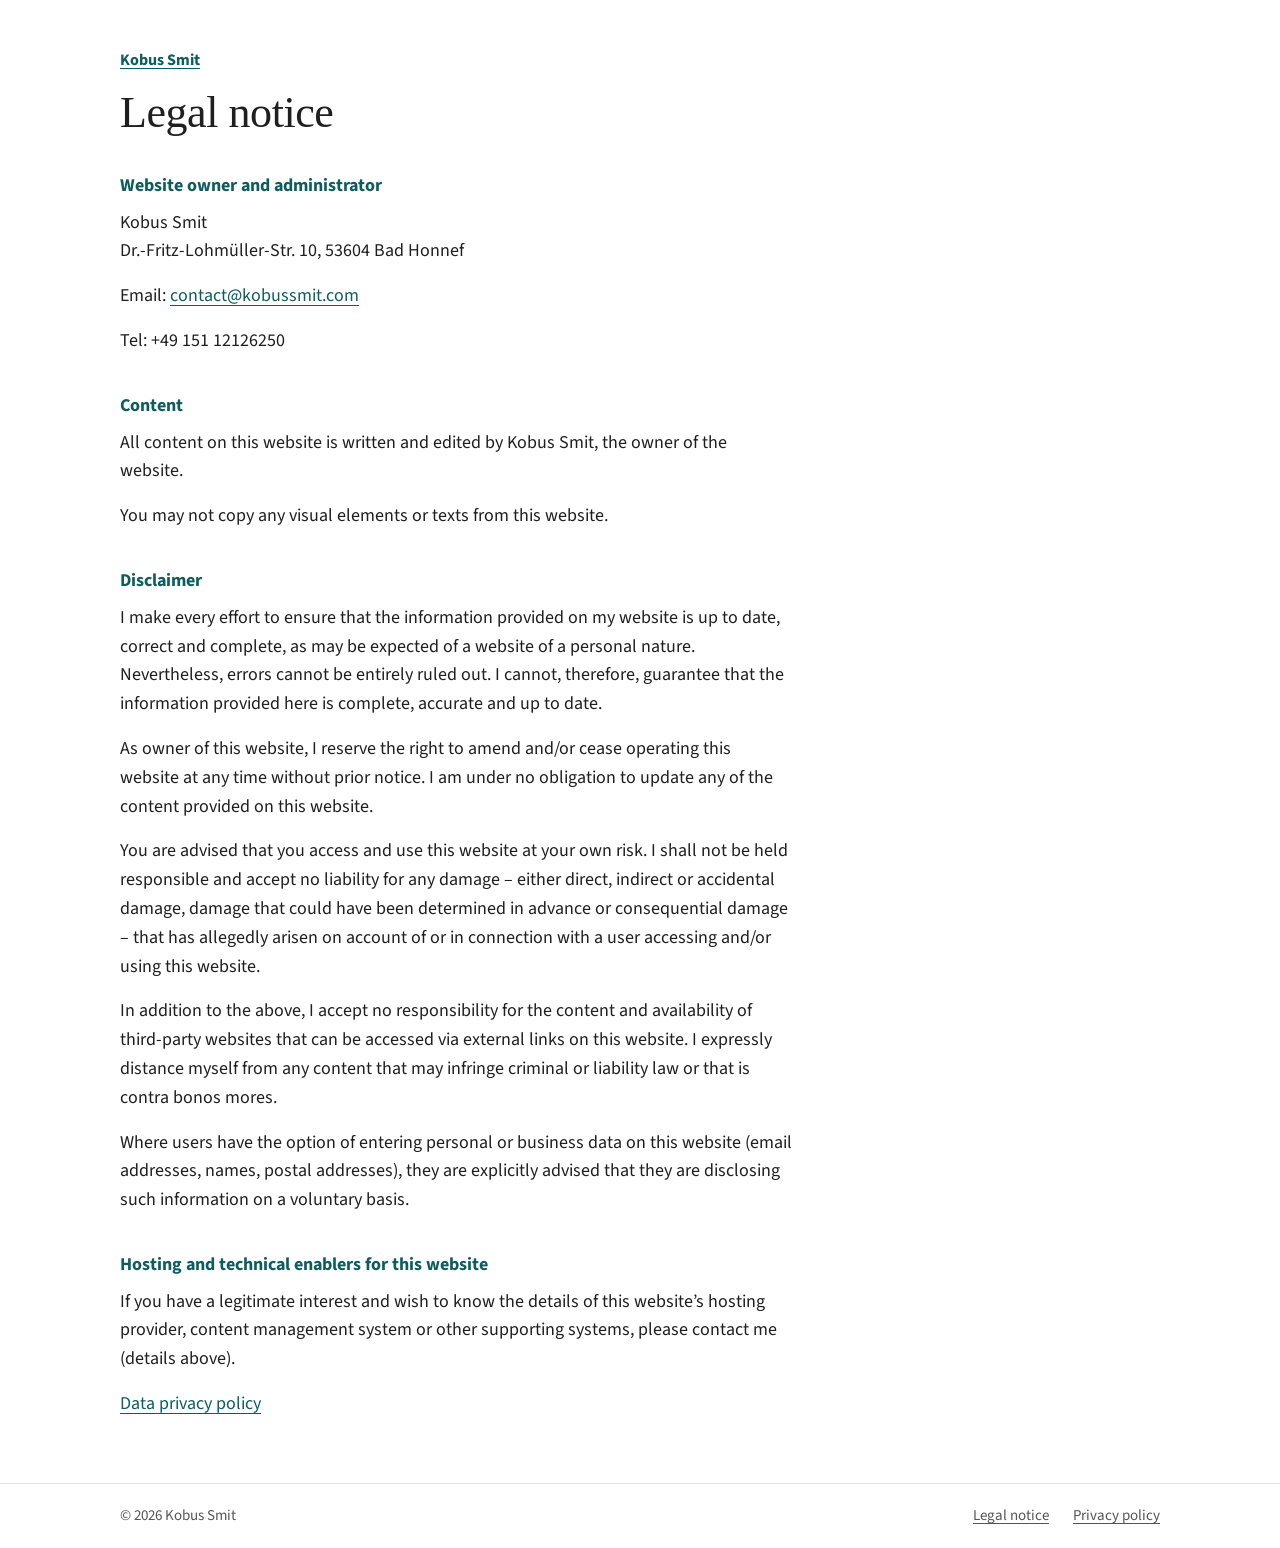
==== legal-notice/index.html @ 03a7ea85 "Add holding page, legal notice and privacy policy Co-Authored-By: Claude Opus 5.5 <noreply@anthropic" ====
<!doctype html>
<html lang="en-GB">
<head>
<meta charset="utf-8">
<meta name="viewport" content="width=device-width, initial-scale=1">
<title>Legal notice — Kobus Smit</title>
<link rel="canonical" href="https://kobussmit.com/legal-notice/">
<link rel="stylesheet" href="/styles.css">
</head>
<body>
<main class="doc">
  <div class="wrap"><article>
    <p class="back"><a href="/">Kobus Smit</a></p>
    <h1>Legal notice</h1>
    <h2>Website owner and administrator</h2>
    <p>Kobus Smit<br>Dr.-Fritz-Lohmüller-Str. 10, 53604 Bad Honnef</p>
    <p>Email: <a href="mailto:contact@kobussmit.com">contact@kobussmit.com</a></p>
    <p>Tel: +49 151 12126250</p>
    <h2>Content</h2>
    <p>All content on this website is written and edited by Kobus Smit, the owner of the website.</p>
    <p>You may not copy any visual elements or texts from this website.</p>
    <h2>Disclaimer</h2>
    <p>I make every effort to ensure that the information provided on my website is up to date, correct and complete, as may be expected of a website of a personal nature. Nevertheless, errors cannot be entirely ruled out. I cannot, therefore, guarantee that the information provided here is complete, accurate and up to date.</p>
    <p>As owner of this website, I reserve the right to amend and/or cease operating this website at any time without prior notice. I am under no obligation to update any of the content provided on this website.</p>
    <p>You are advised that you access and use this website at your own risk. I shall not be held responsible and accept no liability for any damage – either direct, indirect or accidental damage, damage that could have been determined in advance or consequential damage – that has allegedly arisen on account of or in connection with a user accessing and/or using this website.</p>
    <p>In addition to the above, I accept no responsibility for the content and availability of third-party websites that can be accessed via external links on this website. I expressly distance myself from any content that may infringe criminal or liability law or that is contra bonos mores.</p>
    <p>Where users have the option of entering personal or business data on this website (email addresses, names, postal addresses), they are explicitly advised that they are disclosing such information on a voluntary basis.</p>
    <h2>Hosting and technical enablers for this website</h2>
    <p>If you have a legitimate interest and wish to know the details of this website’s hosting provider, content management system or other supporting systems, please contact me (details above).</p>
    <p><a href="/privacy-policy/">Data privacy policy</a></p>
  </article></div>
</main>
<footer><div class="wrap"><span>&copy; 2026 Kobus Smit</span><nav aria-label="Legal"><a href="/legal-notice/">Legal notice</a><a href="/privacy-policy/">Privacy policy</a></nav></div></footer>
</body>
</html>
---- styles.css ----
@font-face { font-family: "Source Sans 3"; src: url("/fonts/SourceSans3-Regular.ttf") format("truetype"); font-weight: 400; font-display: swap; }
@font-face { font-family: "Source Sans 3"; src: url("/fonts/SourceSans3-Bold.ttf") format("truetype"); font-weight: 700; font-display: swap; }
@font-face { font-family: "Source Serif 4"; src: url("/fonts/SourceSerif4-Regular.ttf") format("truetype"); font-weight: 400; font-display: swap; }

:root {
  --accent: #0F5C5E;
  --text: #1F1F1F;
  --muted: #555555;
  --rule: #E3E3E3;
  --sans: "Source Sans 3", Inter, "Segoe UI", Helvetica, Arial, sans-serif;
  --serif: "Source Serif 4", Georgia, "Times New Roman", serif;
}

* { box-sizing: border-box; }
html { -webkit-text-size-adjust: 100%; }
body { margin: 0; background: #fff; color: var(--text); font-family: var(--sans); font-size: 1.125rem; line-height: 1.6; min-height: 100vh; display: flex; flex-direction: column; }
a { color: var(--accent); text-underline-offset: 0.2em; }
a:hover { text-decoration-thickness: 2px; }

.wrap { width: 100%; max-width: 68rem; margin: 0 auto; padding: 0 1.5rem; }
main { flex: 1; display: flex; align-items: center; padding: 3rem 0; }

.hero { display: grid; gap: 2.5rem; align-items: center; }
.hero img { width: 100%; max-width: 22rem; height: auto; aspect-ratio: 4 / 5; object-fit: cover; object-position: center top; display: block; }
.label { margin: 0 0 1rem; font-size: 0.875rem; font-weight: 700; letter-spacing: 0.12em; text-transform: uppercase; color: var(--accent); }
h1 { margin: 0 0 1.5rem; font-family: var(--serif); font-weight: 400; font-size: clamp(2.75rem, 7vw, 4.5rem); line-height: 1.05; letter-spacing: -0.01em; }
.lead { margin: 0 0 2rem; max-width: 34rem; font-size: clamp(1.125rem, 2vw, 1.3125rem); }
.contact { margin: 0; padding: 0; list-style: none; display: flex; flex-wrap: wrap; gap: 0.5rem 2rem; font-weight: 700; }
.note { margin: 2.5rem 0 0; color: var(--muted); font-size: 1rem; }

@media (min-width: 48rem) {
  .hero { grid-template-columns: 1fr 22rem; gap: 4rem; }
  .hero img { order: 2; }
}

footer { border-top: 1px solid var(--rule); padding: 1.25rem 0; font-size: 0.9375rem; color: var(--muted); }
footer .wrap { display: flex; flex-wrap: wrap; gap: 0.5rem 1.5rem; justify-content: space-between; }
footer a { color: var(--muted); }
footer nav { display: flex; gap: 1.5rem; }

.doc { align-items: flex-start; }
.doc article { max-width: 42rem; }
.doc h1 { font-size: clamp(2rem, 5vw, 2.75rem); }
.doc h2 { margin: 2.25rem 0 0.5rem; font-size: 1.125rem; font-weight: 700; color: var(--accent); }
.doc p, .doc ul { margin: 0 0 1rem; }
.doc .back { font-weight: 700; font-size: 1rem; }
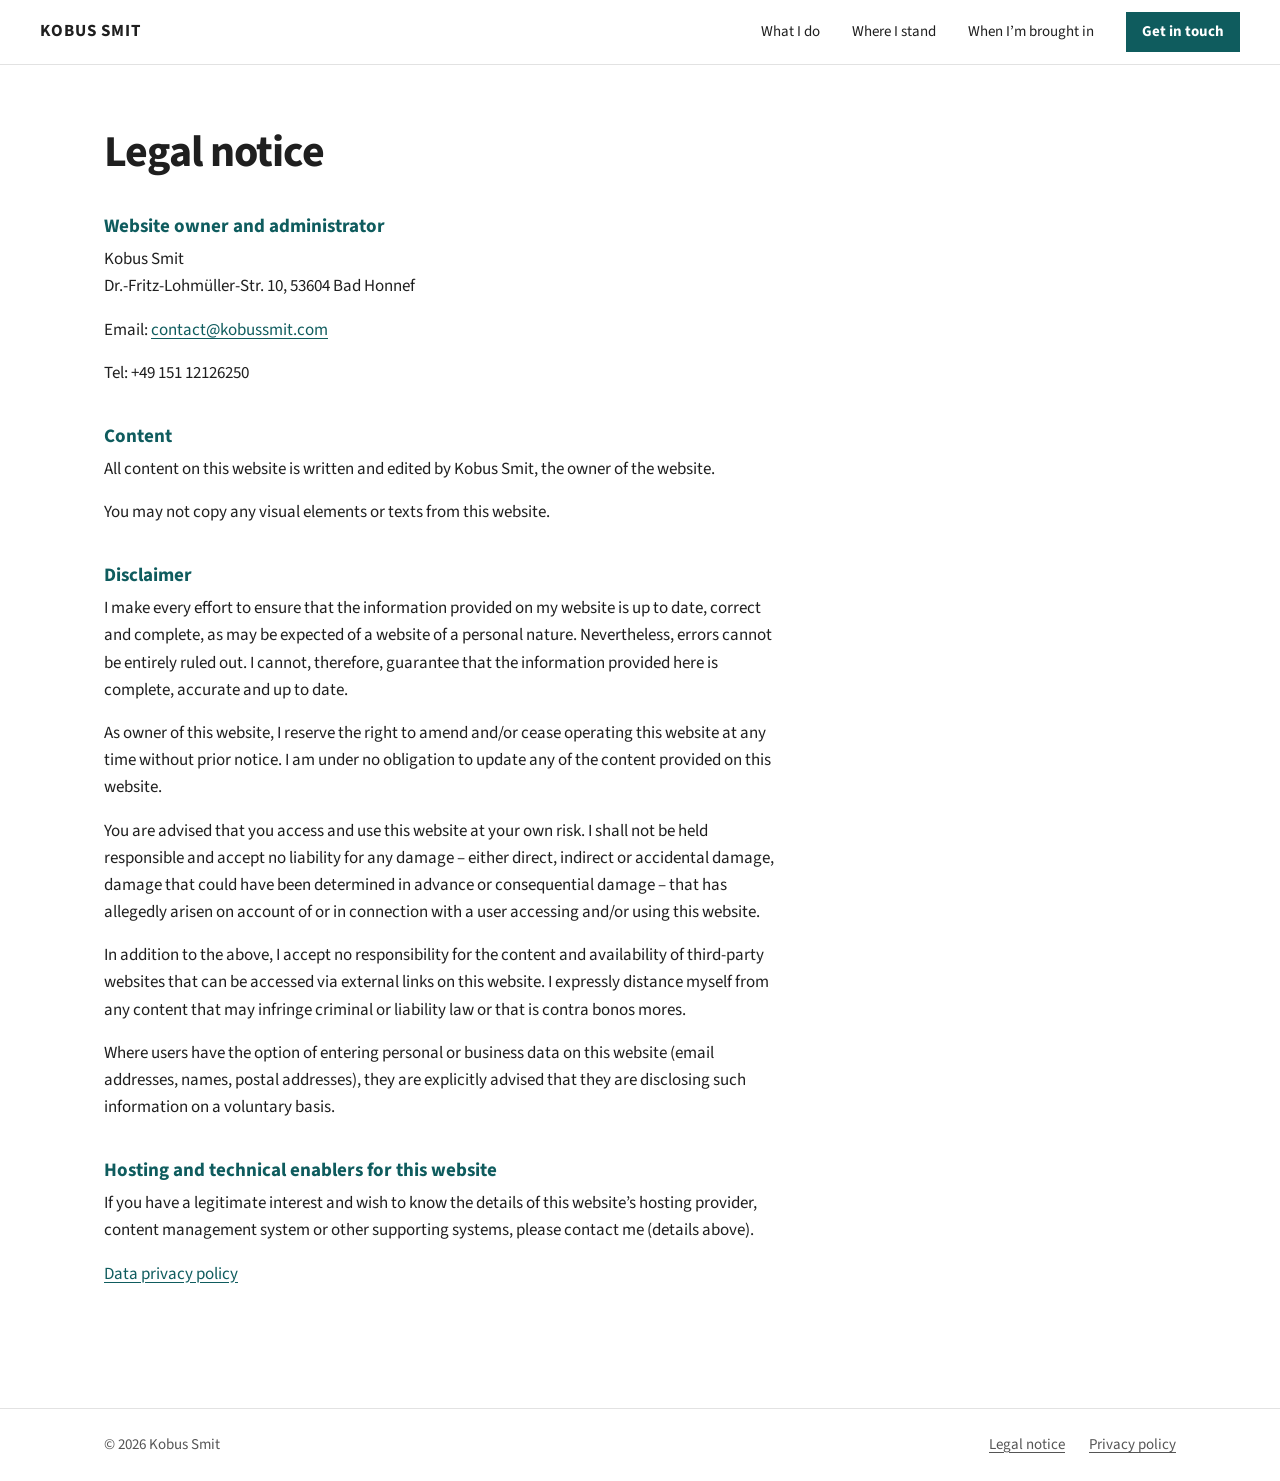
==== commit d65e0eab: "Replace holding page with the new site One-page site from the approved copy deck and design (mockup " ====
--- a/legal-notice/index.html
+++ b/legal-notice/index.html
@@ -5,12 +5,17 @@
 <meta name="viewport" content="width=device-width, initial-scale=1">
 <title>Legal notice — Kobus Smit</title>
 <link rel="canonical" href="https://kobussmit.com/legal-notice/">
+<meta name="theme-color" content="#0F5C5E">
 <link rel="stylesheet" href="/styles.css">
 </head>
 <body>
+<header class="top"><div class="wrap">
+  <a class="name" href="/">Kobus Smit</a>
+  <nav class="nav" aria-label="Main"><a href="/#what">What I do</a><a href="/#stand">Where I stand</a><a href="/#brought-in">When I’m brought in</a><a class="btn" href="/#contact">Get in touch</a></nav>
+  <details class="menu"><summary>Menu</summary><ul><li><a href="/#what">What I do</a></li><li><a href="/#stand">Where I stand</a></li><li><a href="/#brought-in">When I’m brought in</a></li><li><a href="/#contact">Get in touch</a></li></ul></details>
+</div></header>
 <main class="doc">
   <div class="wrap"><article>
-    <p class="back"><a href="/">Kobus Smit</a></p>
     <h1>Legal notice</h1>
     <h2>Website owner and administrator</h2>
     <p>Kobus Smit<br>Dr.-Fritz-Lohmüller-Str. 10, 53604 Bad Honnef</p>
@@ -30,6 +35,9 @@
     <p><a href="/privacy-policy/">Data privacy policy</a></p>
   </article></div>
 </main>
-<footer><div class="wrap"><span>&copy; 2026 Kobus Smit</span><nav aria-label="Legal"><a href="/legal-notice/">Legal notice</a><a href="/privacy-policy/">Privacy policy</a></nav></div></footer>
+<footer><div class="wrap foot">
+  <span>© 2026 Kobus Smit</span>
+  <nav aria-label="Legal"><a href="/legal-notice/">Legal notice</a><a href="/privacy-policy/">Privacy policy</a></nav>
+</div></footer>
 </body>
 </html>
--- a/styles.css
+++ b/styles.css
@@ -1,46 +1,185 @@
+/* kobussmit.com — Executive Tech, web edition.
+   Design: mockup B1, approved 19 October 2026; polish pass the same day.
+
+   System
+   - Spacing: multiples of 0.25rem. Sections use --section top and bottom, nothing else.
+   - Type: --t-small, --t-body, --t-lead, --t-h3, h2, h1. Small capitals labels: .label, one style everywhere.
+   - Grid: every section's content starts on the .wrap edge (72rem max, --gutter either side).
+   - Components: one button pair (.btn-solid / .btn-line), one labelled row list (.row-list).
+*/
+
 @font-face { font-family: "Source Sans 3"; src: url("/fonts/SourceSans3-Regular.ttf") format("truetype"); font-weight: 400; font-display: swap; }
 @font-face { font-family: "Source Sans 3"; src: url("/fonts/SourceSans3-Bold.ttf") format("truetype"); font-weight: 700; font-display: swap; }
-@font-face { font-family: "Source Serif 4"; src: url("/fonts/SourceSerif4-Regular.ttf") format("truetype"); font-weight: 400; font-display: swap; }
 
 :root {
   --accent: #0F5C5E;
-  --text: #1F1F1F;
+  --accent-dark: #0B4648;
+  --accent-light: #A9CFCF;
+  --accent-soft: #E8F0F0;
+  --ink: #1F1F1F;
   --muted: #555555;
-  --rule: #E3E3E3;
+  --rule: #E2E2E2;
+  --tint: #F5F7F7;
+  --photo: #9C9C9C;
   --sans: "Source Sans 3", Inter, "Segoe UI", Helvetica, Arial, sans-serif;
-  --serif: "Source Serif 4", Georgia, "Times New Roman", serif;
+
+  --t-small: 0.9375rem;
+  --t-body: 1.0625rem;
+  --t-lead: 1.25rem;
+  --t-h3: 1.1875rem;
+
+  --header: 4rem;
+  --gutter: 1.25rem;
+  --section: 4.5rem;
+  --max: 72rem;
+}
+@media (min-width: 48rem) { :root { --gutter: 2.5rem; --section: 6.5rem; } }
+
+* { box-sizing: border-box; }
+html { -webkit-text-size-adjust: 100%; scroll-behavior: smooth; scroll-padding-top: var(--header); }
+@media (prefers-reduced-motion: reduce) { html { scroll-behavior: auto; } }
+body { margin: 0; background: #fff; color: var(--ink); font-family: var(--sans); font-size: var(--t-body); line-height: 1.6; }
+a { color: var(--accent); text-underline-offset: 0.2em; }
+a:focus-visible, summary:focus-visible { outline: 2px solid var(--accent); outline-offset: 3px; }
+img { display: block; max-width: 100%; height: auto; }
+h1, h2, h3, p, ul, ol, dl, dd { margin: 0; }
+ul, ol { padding: 0; list-style: none; }
+.nowrap { white-space: nowrap; }
+
+.wrap { width: 100%; max-width: var(--max); margin: 0 auto; padding: 0 var(--gutter); }
+.skip { position: absolute; left: -999px; top: 0; background: var(--accent); color: #fff; padding: 0.5rem 1rem; z-index: 100; }
+.skip:focus { left: 0.5rem; top: 0.5rem; }
+
+/* shared text styles */
+.label { display: block; font-size: 0.8125rem; font-weight: 700; letter-spacing: 0.14em; text-transform: uppercase; color: var(--accent); line-height: 1.4; }
+h2 { font-weight: 700; font-size: clamp(2rem, 3.6vw, 2.75rem); line-height: 1.1; letter-spacing: -0.025em; margin-bottom: 3rem; max-width: 44rem; }
+h3 { font-size: var(--t-h3); font-weight: 700; line-height: 1.3; }
+.lead { font-size: var(--t-lead); line-height: 1.55; }
+
+/* buttons */
+.buttons { display: flex; flex-wrap: wrap; gap: 0.75rem; }
+.buttons a { display: inline-flex; align-items: center; justify-content: center; min-width: 10rem; height: 3.25rem; padding: 0 1.5rem;
+  font-weight: 700; text-decoration: none; border: 1px solid var(--accent); }
+.btn-solid { background: var(--accent); color: #fff; }
+.btn-solid:hover { background: var(--accent-dark); border-color: var(--accent-dark); }
+.btn-line { background: #fff; color: var(--accent); }
+.btn-line:hover { background: var(--accent-soft); }
+
+/* sections: every section is padded by --section top and bottom; two plain white sections in a row share the gap */
+.sec { padding: var(--section) 0; }
+.plain + .plain { padding-top: 0; }
+
+/* header */
+.top { position: sticky; top: 0; z-index: 10; background: rgba(255, 255, 255, 0.97); border-bottom: 1px solid var(--rule); }
+.top .wrap { display: flex; justify-content: space-between; align-items: center; height: var(--header); max-width: none; }
+.name { font-weight: 700; font-size: var(--t-body); letter-spacing: 0.06em; text-transform: uppercase; color: var(--ink); text-decoration: none; }
+.nav { display: none; gap: 2rem; font-size: var(--t-small); align-items: center; }
+.nav a { color: var(--ink); text-decoration: none; }
+.nav a:hover { color: var(--accent); }
+.nav .btn { display: inline-flex; align-items: center; height: 2.5rem; padding: 0 1rem; background: var(--accent); color: #fff; font-weight: 700; }
+.nav .btn:hover { background: var(--accent-dark); color: #fff; }
+.menu summary { list-style: none; cursor: pointer; font-weight: 700; font-size: var(--t-small); padding: 0.5rem 0; }
+.menu summary::-webkit-details-marker { display: none; }
+.menu summary::after { content: " +"; color: var(--accent); }
+.menu[open] summary::after { content: " –"; }
+.menu ul { position: absolute; left: 0; right: 0; top: var(--header); background: #fff; border-bottom: 1px solid var(--rule); }
+.menu li + li { border-top: 1px solid var(--rule); }
+.menu ul a { display: block; padding: 1rem var(--gutter); color: var(--ink); text-decoration: none; font-weight: 700; }
+@media (min-width: 52rem) { .nav { display: flex; } .menu { display: none; } }
+
+/* hero */
+.hero { display: grid; }
+.hero .photo { background: var(--photo); height: 26rem; }
+.hero .photo img { width: 100%; height: 100%; object-fit: cover; object-position: 50% 18%; }
+.hero .text { padding: 3rem var(--gutter) var(--section); }
+.hero .label { margin-bottom: 1.5rem; }
+.hero h1 { font-weight: 700; font-size: clamp(2.75rem, 6vw, 5rem); line-height: 1; letter-spacing: -0.035em; margin-bottom: 2rem; }
+.hero .lead { max-width: 34rem; margin-bottom: 1.25rem; }
+.hero .cred { font-size: var(--t-small); color: var(--muted); max-width: 34rem; margin-bottom: 2.5rem; }
+@media (min-width: 52rem) {
+  .hero { grid-template-columns: 5fr 6fr; min-height: calc(100svh - var(--header)); }
+  .hero .photo { height: auto; }
+  .hero .text { display: flex; flex-direction: column; justify-content: center; padding: 4rem var(--gutter) 4rem 4.5rem; }
 }
 
-* { box-sizing: border-box; }
-html { -webkit-text-size-adjust: 100%; }
-body { margin: 0; background: #fff; color: var(--text); font-family: var(--sans); font-size: 1.125rem; line-height: 1.6; min-height: 100vh; display: flex; flex-direction: column; }
-a { color: var(--accent); text-underline-offset: 0.2em; }
-a:hover { text-decoration-thickness: 2px; }
+/* figures */
+.scale { background: var(--tint); border-top: 1px solid var(--rule); border-bottom: 1px solid var(--rule); }
+.figures { display: grid; grid-template-columns: 1fr 1fr; gap: 2.5rem 1.5rem; padding: 3.5rem 0; }
+.figures strong { display: block; font-weight: 700; font-size: clamp(2.25rem, 4.5vw, 3.25rem); letter-spacing: -0.03em; color: var(--accent); line-height: 1; margin-bottom: 0.75rem; }
+.figures span { display: block; color: var(--muted); font-size: var(--t-small); line-height: 1.45; max-width: 15rem; }
+@media (min-width: 52rem) { .figures { grid-template-columns: repeat(4, 1fr); gap: 2rem; } }
 
-.wrap { width: 100%; max-width: 68rem; margin: 0 auto; padding: 0 1.5rem; }
-main { flex: 1; display: flex; align-items: center; padding: 3rem 0; }
+/* what I do */
+.caprows { border-top: 2px solid var(--ink); }
+.caprows li { display: grid; gap: 0.5rem; padding: 2rem 0; border-bottom: 1px solid var(--rule); }
+.caprows .n { font-weight: 700; color: var(--accent); font-size: var(--t-small); line-height: 1.6; }
+.caprows .proof { color: var(--muted); font-size: var(--t-small); }
+.caprows .proof .label { margin-bottom: 0.25rem; }
+@media (min-width: 60rem) { .caprows li { grid-template-columns: 3rem 15rem 1fr 16rem; column-gap: 2.5rem; align-items: start; } }
 
-.hero { display: grid; gap: 2.5rem; align-items: center; }
-.hero img { width: 100%; max-width: 22rem; height: auto; aspect-ratio: 4 / 5; object-fit: cover; object-position: center top; display: block; }
-.label { margin: 0 0 1rem; font-size: 0.875rem; font-weight: 700; letter-spacing: 0.12em; text-transform: uppercase; color: var(--accent); }
-h1 { margin: 0 0 1.5rem; font-family: var(--serif); font-weight: 400; font-size: clamp(2.75rem, 7vw, 4.5rem); line-height: 1.05; letter-spacing: -0.01em; }
-.lead { margin: 0 0 2rem; max-width: 34rem; font-size: clamp(1.125rem, 2vw, 1.3125rem); }
-.contact { margin: 0; padding: 0; list-style: none; display: flex; flex-wrap: wrap; gap: 0.5rem 2rem; font-weight: 700; }
-.note { margin: 2.5rem 0 0; color: var(--muted); font-size: 1rem; }
+/* where I stand */
+.dark { background: var(--accent); color: #fff; }
+.dark .label { color: var(--accent-light); margin-bottom: 1rem; }
+.dark h2 { font-size: clamp(2.25rem, 4.8vw, 3.75rem); max-width: 48rem; }
+.dark .cols { display: grid; gap: 0 4rem; }
+.dark .cols p { margin-bottom: 1.25rem; color: #E3EFEF; }
+.dark .ev { display: grid; gap: 2.5rem 4rem; margin-top: 2.5rem; padding-top: 3rem; border-top: 1px solid rgba(255, 255, 255, 0.25); }
+.dark .ev .label { margin-bottom: 0.75rem; }
+@media (min-width: 52rem) { .dark .cols, .dark .ev { grid-template-columns: 1fr 1fr; } }
 
-@media (min-width: 48rem) {
-  .hero { grid-template-columns: 1fr 22rem; gap: 4rem; }
-  .hero img { order: 2; }
+/* where I make the difference: full-width split, photo on the right */
+.where { display: grid; }
+.where .text { padding: var(--section) var(--gutter); }
+.where .photo { background: var(--photo); height: 26rem; order: -1; }
+.where .photo img { width: 100%; height: 100%; object-fit: cover; object-position: 50% 20%; }
+.where h2 { margin-bottom: 1.5rem; }
+.where .lead { max-width: 38rem; margin-bottom: 3rem; }
+.sits { display: grid; gap: 2rem; }
+.sits li { border-left: 3px solid var(--accent); padding-left: 1.25rem; }
+.sits h3 { margin-bottom: 0.25rem; }
+.sits p { color: var(--muted); }
+.where .close { margin-top: 3rem; max-width: 38rem; color: var(--muted); }
+@media (min-width: 52rem) {
+  .where { grid-template-columns: 7fr 4fr; }
+  .where .text { padding-right: 4rem; padding-left: max(var(--gutter), calc((100vw - var(--max)) / 2 + var(--gutter))); }
+  .where .photo { order: 0; height: auto; }
+  .sits { grid-template-columns: 1fr 1fr; gap: 2rem 2.5rem; }
 }
 
-footer { border-top: 1px solid var(--rule); padding: 1.25rem 0; font-size: 0.9375rem; color: var(--muted); }
-footer .wrap { display: flex; flex-wrap: wrap; gap: 0.5rem 1.5rem; justify-content: space-between; }
-footer a { color: var(--muted); }
-footer nav { display: flex; gap: 1.5rem; }
+/* background */
+.bg { display: grid; gap: 2.5rem; }
+.bg .label { padding-bottom: 0.75rem; margin-bottom: 1.25rem; border-bottom: 2px solid var(--ink); color: var(--ink); }
+.bg li { margin-bottom: 1rem; }
+.bg li b { display: block; }
+.bg li span, .bg p { color: var(--muted); }
+.bg p + p { margin-top: 1rem; }
+.bg .next { color: var(--ink); }
+.bg .tag { display: inline-block; background: var(--accent-soft); color: var(--accent); font-weight: 700; font-size: 0.8125rem; padding: 0.125rem 0.5rem; margin-right: 0.375rem; }
+@media (min-width: 52rem) { .bg { grid-template-columns: 5fr 3fr 5fr; gap: 3rem; } }
 
-.doc { align-items: flex-start; }
+/* contact */
+.contact { background: var(--tint); border-top: 1px solid var(--rule); }
+.contact .wrap { display: grid; gap: 2.5rem; }
+.contact .intro-col { border-top: 2px solid var(--ink); padding-top: 1.25rem; }
+.contact h2 { margin-bottom: 1.25rem; }
+.contact .lead { max-width: 28rem; }
+.row-list { border-top: 2px solid var(--ink); }
+.row-list div { display: grid; gap: 0.25rem 2rem; padding: 1.25rem 0; border-bottom: 1px solid var(--rule); }
+.row-list dt { padding-top: 0.3rem; }
+.row-list dd { font-size: var(--t-lead); line-height: 1.45; }
+.row-list a { font-weight: 700; overflow-wrap: anywhere; }
+@media (min-width: 40rem) { .row-list div { grid-template-columns: 7rem 1fr; } }
+@media (min-width: 52rem) { .contact .wrap { grid-template-columns: 5fr 6fr; gap: 4rem; } }
+
+/* footer */
+footer { color: var(--muted); font-size: var(--t-small); border-top: 1px solid var(--rule); }
+.foot { display: flex; flex-wrap: wrap; justify-content: space-between; gap: 0.5rem 1.5rem; padding-top: 1.5rem; padding-bottom: 1.5rem; }
+.foot nav { display: flex; gap: 1.5rem; }
+.foot a { color: var(--muted); }
+
+/* legal and 404 pages */
+.doc { padding: 4rem 0 var(--section); }
 .doc article { max-width: 42rem; }
-.doc h1 { font-size: clamp(2rem, 5vw, 2.75rem); }
-.doc h2 { margin: 2.25rem 0 0.5rem; font-size: 1.125rem; font-weight: 700; color: var(--accent); }
-.doc p, .doc ul { margin: 0 0 1rem; }
-.doc .back { font-weight: 700; font-size: 1rem; }
+.doc h1 { font-weight: 700; font-size: clamp(2rem, 5vw, 2.75rem); letter-spacing: -0.025em; line-height: 1.1; margin-bottom: 2rem; }
+.doc h2 { margin: 2.5rem 0 0.5rem; font-size: var(--t-h3); letter-spacing: 0; color: var(--accent); }
+.doc p { margin: 0 0 1rem; }
